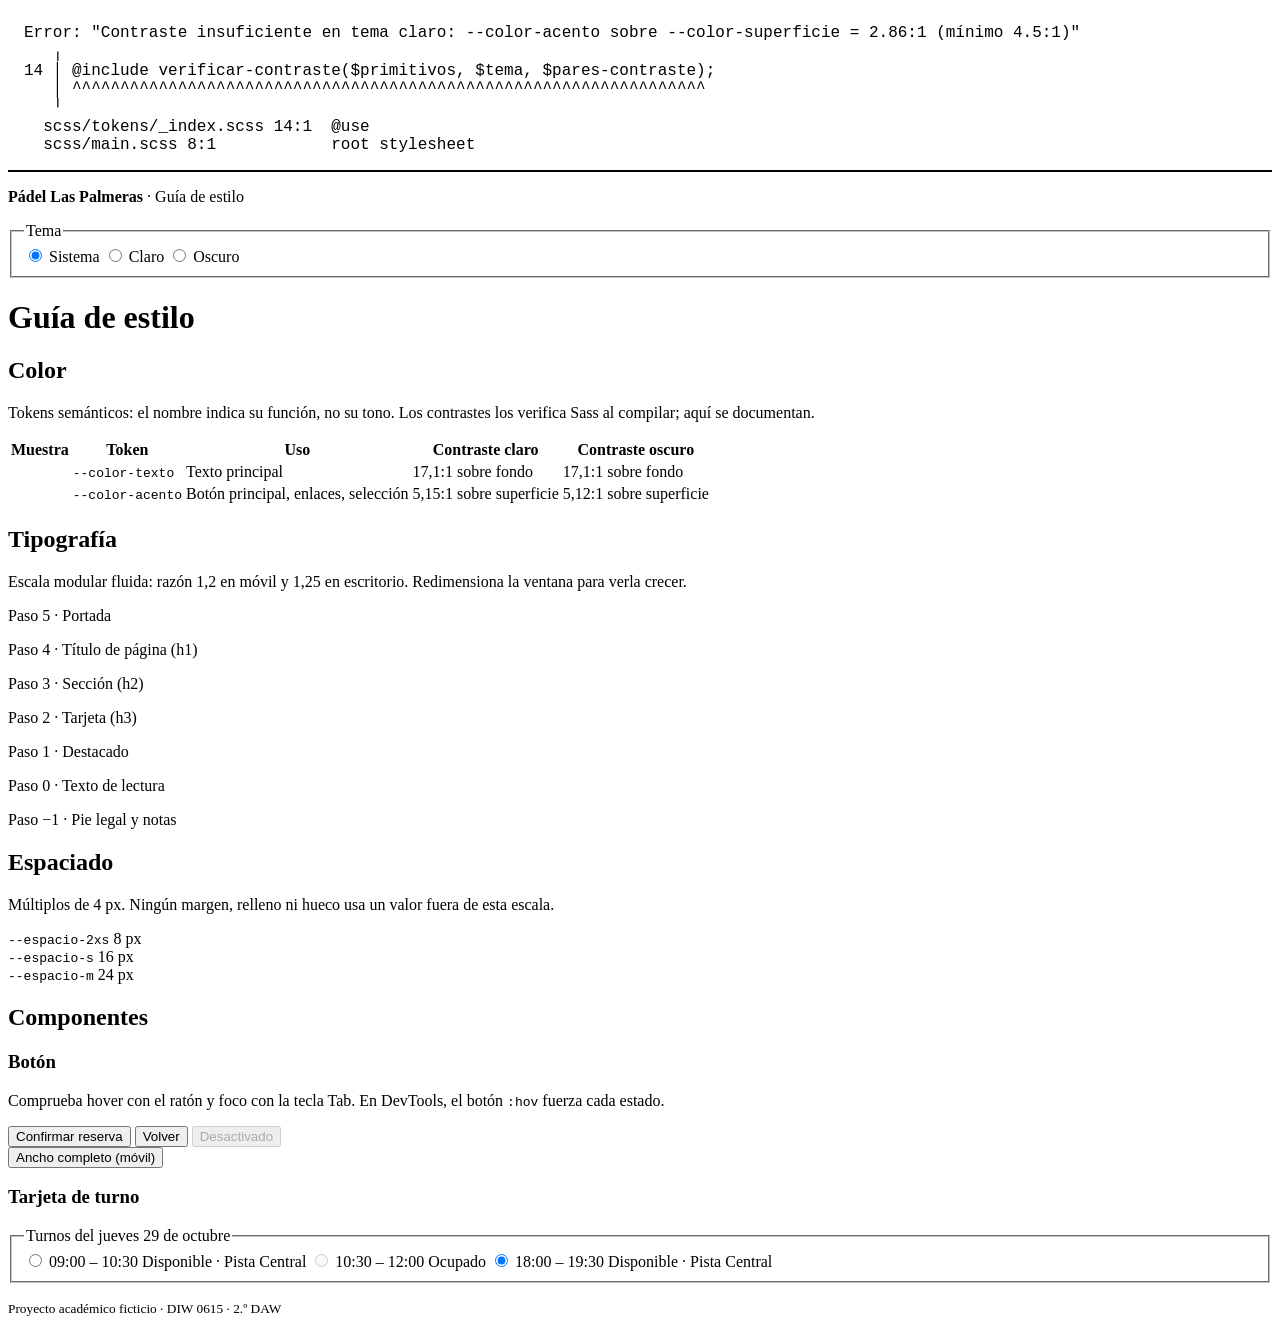
==== guia.html @ 232f966f "04/11/2026" ====
<!doctype html>
<html lang="es">
<head>
  <meta charset="utf-8">
  <meta name="viewport" content="width=device-width, initial-scale=1">
  <!-- TODO Fase 1: nombre de la comunidad de tu ficha de caso -->
  <title>Guía de estilo · Pádel Las Palmeras</title>
  <link rel="stylesheet" href="css/estilos.css">
</head>
<body>
  <!--
    GUÍA DE ESTILO VIVA
    Esta página se pinta con tus propios tokens: si cambias un valor en
    scss/abstracts/_tokens.scss, la guía cambia sola. Es la evidencia de
    que el sistema de diseño funciona (RA1 · CE d y f).
    Ruta A (Figma): debe coincidir con tus Variables y componentes.
    Ruta B (VS Code): es tu lienzo de diseño.
  -->
  <header class="guia-cabecera contenedor">
    <p><strong>Pádel Las Palmeras</strong> · Guía de estilo</p>

    <!-- Selector de tema sin JavaScript: lo lee :root:has() en tokens/_index.scss -->
    <fieldset class="selector-tema">
      <legend>Tema</legend>
      <label><input type="radio" name="tema" value="sistema" checked> Sistema</label>
      <label><input type="radio" name="tema" value="claro"> Claro</label>
      <label><input type="radio" name="tema" value="oscuro"> Oscuro</label>
    </fieldset>
  </header>

  <main class="guia contenedor">
    <h1>Guía de estilo</h1>

    <!-- ===================================================== -->
    <section class="guia__seccion" aria-labelledby="color">
      <h2 id="color">Color</h2>
      <p>Tokens semánticos: el nombre indica su función, no su tono. Los contrastes los verifica Sass al compilar; aquí se documentan.</p>

      <div class="guia__desplazable" role="region" aria-label="Tabla de tokens de color" tabindex="0">
      <table class="guia__tabla">
        <thead>
          <tr>
            <th scope="col">Muestra</th>
            <th scope="col">Token</th>
            <th scope="col">Uso</th>
            <th scope="col">Contraste claro</th>
            <th scope="col">Contraste oscuro</th>
          </tr>
        </thead>
        <tbody>
          <tr>
            <td><span class="muestra" style="--muestra: var(--color-texto)"></span></td>
            <td><code>--color-texto</code></td>
            <td>Texto principal</td>
            <td>17,1:1 sobre fondo</td>
            <td>17,1:1 sobre fondo</td>
          </tr>
          <tr>
            <td><span class="muestra" style="--muestra: var(--color-acento)"></span></td>
            <td><code>--color-acento</code></td>
            <td>Botón principal, enlaces, selección</td>
            <td>5,15:1 sobre superficie</td>
            <td>5,12:1 sobre superficie</td>
          </tr>
          <!-- TODO Fase 1: una fila por cada token de $tema, con su uso y sus contrastes -->
        </tbody>
      </table>
      </div>
    </section>

    <!-- ===================================================== -->
    <section class="guia__seccion" aria-labelledby="tipografia">
      <h2 id="tipografia">Tipografía</h2>
      <p>Escala modular fluida: razón 1,2 en móvil y 1,25 en escritorio. Redimensiona la ventana para verla crecer.</p>

      <p class="guia__tipo" style="--tam: var(--paso-5)">Paso 5 · Portada</p>
      <p class="guia__tipo" style="--tam: var(--paso-4)">Paso 4 · Título de página (h1)</p>
      <p class="guia__tipo" style="--tam: var(--paso-3)">Paso 3 · Sección (h2)</p>
      <p class="guia__tipo" style="--tam: var(--paso-2)">Paso 2 · Tarjeta (h3)</p>
      <p class="guia__tipo" style="--tam: var(--paso-1)">Paso 1 · Destacado</p>
      <p class="guia__tipo" style="--tam: var(--paso-0)">Paso 0 · Texto de lectura</p>
      <p class="guia__tipo" style="--tam: var(--paso-menos-1)">Paso −1 · Pie legal y notas</p>
      <!-- TODO Fase 1: justifica fuente, base y razones en docs/decisiones.md -->
    </section>

    <!-- ===================================================== -->
    <section class="guia__seccion" aria-labelledby="espaciado">
      <h2 id="espaciado">Espaciado</h2>
      <p>Múltiplos de 4 px. Ningún margen, relleno ni hueco usa un valor fuera de esta escala.</p>

      <div class="guia__fila"><span class="barra" style="--ancho: var(--espacio-2xs)"></span><code>--espacio-2xs</code> 8 px</div>
      <div class="guia__fila"><span class="barra" style="--ancho: var(--espacio-s)"></span><code>--espacio-s</code> 16 px</div>
      <div class="guia__fila"><span class="barra" style="--ancho: var(--espacio-m)"></span><code>--espacio-m</code> 24 px</div>
      <!-- TODO Fase 1: completa la escala -->
    </section>

    <!-- ===================================================== -->
    <section class="guia__seccion" aria-labelledby="componentes">
      <h2 id="componentes">Componentes</h2>

      <h3>Botón</h3>
      <p>Comprueba hover con el ratón y foco con la tecla Tab. En DevTools, el botón <code>:hov</code> fuerza cada estado.</p>
      <div class="guia__fila">
        <button class="boton" type="button">Confirmar reserva</button>
        <button class="boton boton--secundario" type="button">Volver</button>
        <button class="boton" type="button" disabled>Desactivado</button>
      </div>
      <button class="boton boton--bloque" type="button">Ancho completo (móvil)</button>

      <h3>Tarjeta de turno</h3>
      <!-- TODO Fase 1: completa scss/components/_turno.scss hasta que los 3 estados se distingan sin depender del color -->
      <fieldset class="guia__fila">
        <legend>Turnos del jueves 29 de octubre</legend>
        <label class="turno">
          <input class="turno__control" type="radio" name="turno" value="0900">
          <span class="turno__hora">09:00 – 10:30</span>
          <span class="turno__estado">Disponible · Pista Central</span>
        </label>
        <label class="turno">
          <input class="turno__control" type="radio" name="turno" value="1030" disabled>
          <span class="turno__hora">10:30 – 12:00</span>
          <span class="turno__estado">Ocupado</span>
        </label>
        <label class="turno">
          <input class="turno__control" type="radio" name="turno" value="1800" checked>
          <span class="turno__hora">18:00 – 19:30</span>
          <span class="turno__estado">Disponible · Pista Central</span>
        </label>
      </fieldset>

      <!-- TODO Fase 1: contador de invitados y aviso de pago -->
    </section>
  </main>

  <footer class="contenedor">
    <p><small>Proyecto académico ficticio · DIW 0615 · 2.º DAW</small></p>
  </footer>
</body>
</html>
---- css/estilos.css ----
/* Error: "Contraste insuficiente en tema claro: --color-acento sobre --color-superficie = 2.86:1 (mínimo 4.5:1)"
 *    ,
 * 14 | @include verificar-contraste($primitivos, $tema, $pares-contraste);
 *    | ^^^^^^^^^^^^^^^^^^^^^^^^^^^^^^^^^^^^^^^^^^^^^^^^^^^^^^^^^^^^^^^^^^
 *    '
 *   scss/tokens/_index.scss 14:1  @use
 *   scss/main.scss 8:1            root stylesheet */

body::before {
  font-family: "Source Code Pro", "SF Mono", Monaco, Inconsolata, "Fira Mono",
      "Droid Sans Mono", monospace, monospace;
  white-space: pre;
  display: block;
  padding: 1em;
  margin-bottom: 1em;
  border-bottom: 2px solid black;
  content: 'Error: "Contraste insuficiente en tema claro: --color-acento sobre --color-superficie = 2.86:1 (m\ed nimo 4.5:1)"\a    \2577 \a 14 \2502  @include verificar-contraste($primitivos, $tema, $pares-contraste);\a    \2502  ^^^^^^^^^^^^^^^^^^^^^^^^^^^^^^^^^^^^^^^^^^^^^^^^^^^^^^^^^^^^^^^^^^\a    \2575 \a   scss/tokens/_index.scss 14:1  @use\a   scss/main.scss 8:1            root stylesheet';
}
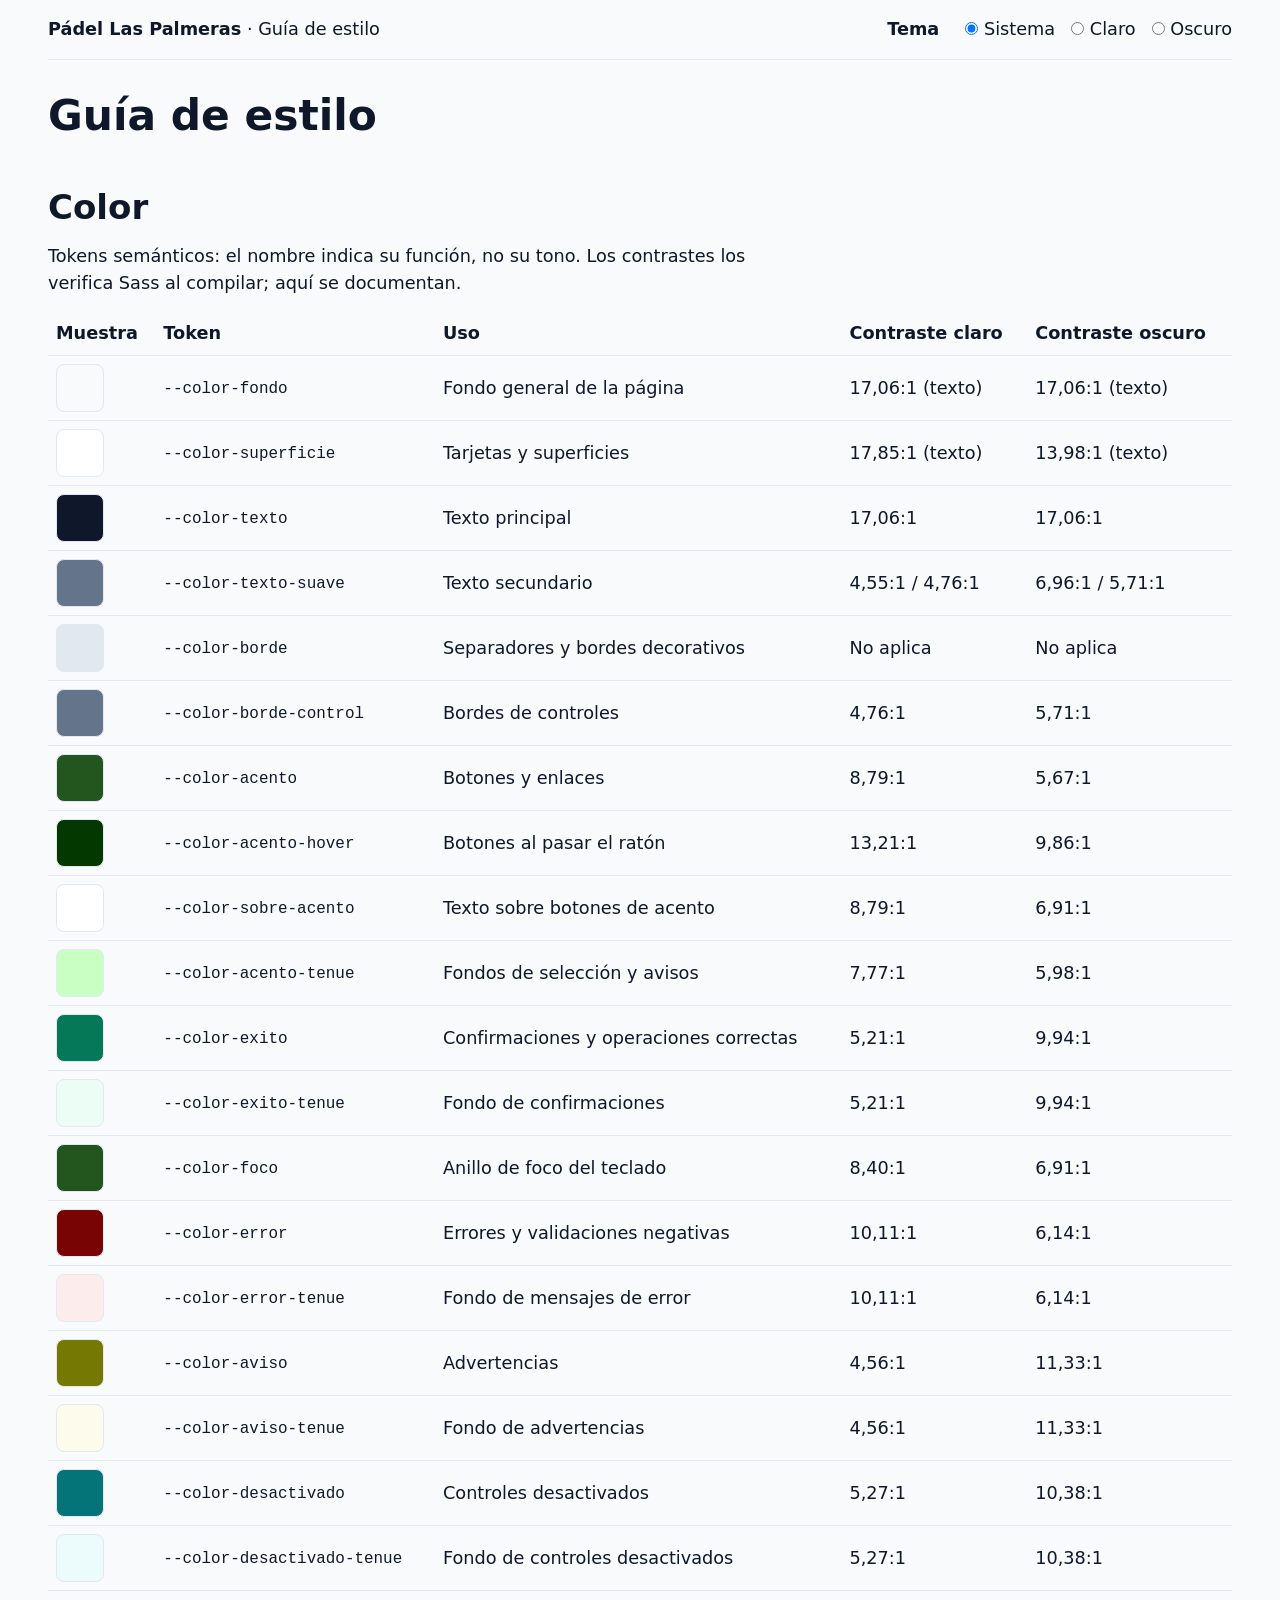
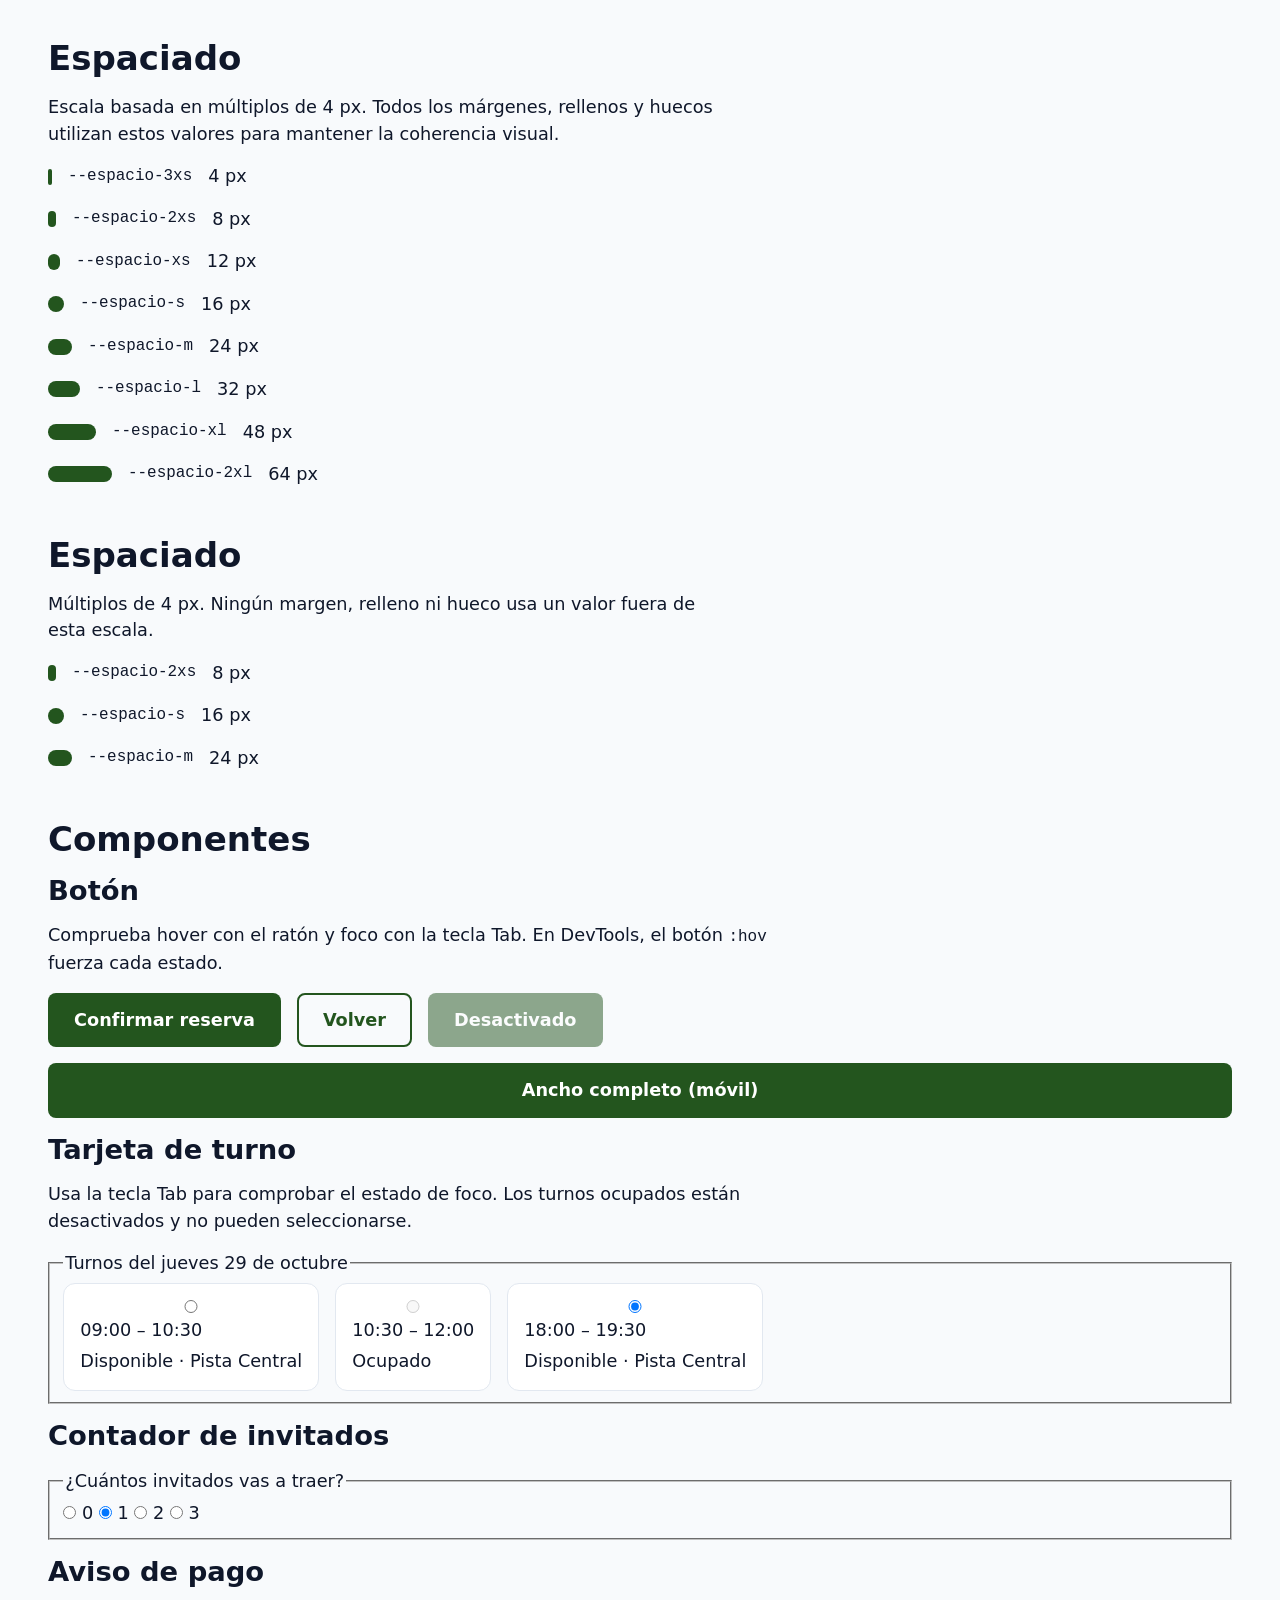
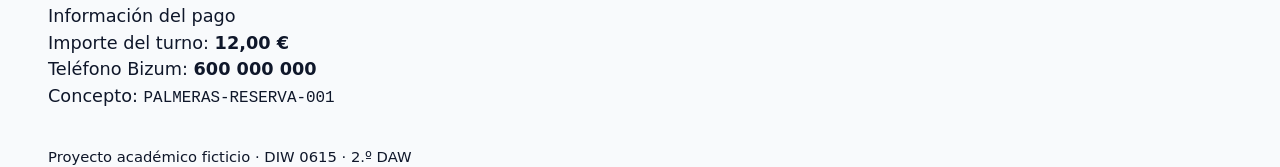
==== commit f948cfc9: "Fase_1 Terminada" ====
--- a/guia.html
+++ b/guia.html
@@ -1,14 +1,14 @@
 <!doctype html>
 <html lang="es">
-<head>
-  <meta charset="utf-8">
-  <meta name="viewport" content="width=device-width, initial-scale=1">
-  <!-- TODO Fase 1: nombre de la comunidad de tu ficha de caso -->
-  <title>Guía de estilo · Pádel Las Palmeras</title>
-  <link rel="stylesheet" href="css/estilos.css">
-</head>
-<body>
-  <!--
+  <head>
+    <meta charset="utf-8" />
+    <meta name="viewport" content="width=device-width, initial-scale=1" />
+    <!-- TODO Fase 1: nombre de la comunidad de tu ficha de caso -->
+    <title>Guía de estilo · Pádel Las Palmeras</title>
+    <link rel="stylesheet" href="css/estilos.css" />
+  </head>
+  <body>
+    <!--
     GUÍA DE ESTILO VIVA
     Esta página se pinta con tus propios tokens: si cambias un valor en
     scss/abstracts/_tokens.scss, la guía cambia sola. Es la evidencia de
@@ -16,124 +16,473 @@
     Ruta A (Figma): debe coincidir con tus Variables y componentes.
     Ruta B (VS Code): es tu lienzo de diseño.
   -->
-  <header class="guia-cabecera contenedor">
-    <p><strong>Pádel Las Palmeras</strong> · Guía de estilo</p>
-
-    <!-- Selector de tema sin JavaScript: lo lee :root:has() en tokens/_index.scss -->
-    <fieldset class="selector-tema">
-      <legend>Tema</legend>
-      <label><input type="radio" name="tema" value="sistema" checked> Sistema</label>
-      <label><input type="radio" name="tema" value="claro"> Claro</label>
-      <label><input type="radio" name="tema" value="oscuro"> Oscuro</label>
-    </fieldset>
-  </header>
-
-  <main class="guia contenedor">
-    <h1>Guía de estilo</h1>
-
-    <!-- ===================================================== -->
-    <section class="guia__seccion" aria-labelledby="color">
-      <h2 id="color">Color</h2>
-      <p>Tokens semánticos: el nombre indica su función, no su tono. Los contrastes los verifica Sass al compilar; aquí se documentan.</p>
-
-      <div class="guia__desplazable" role="region" aria-label="Tabla de tokens de color" tabindex="0">
-      <table class="guia__tabla">
-        <thead>
-          <tr>
-            <th scope="col">Muestra</th>
-            <th scope="col">Token</th>
-            <th scope="col">Uso</th>
-            <th scope="col">Contraste claro</th>
-            <th scope="col">Contraste oscuro</th>
-          </tr>
-        </thead>
-        <tbody>
-          <tr>
-            <td><span class="muestra" style="--muestra: var(--color-texto)"></span></td>
-            <td><code>--color-texto</code></td>
-            <td>Texto principal</td>
-            <td>17,1:1 sobre fondo</td>
-            <td>17,1:1 sobre fondo</td>
-          </tr>
-          <tr>
-            <td><span class="muestra" style="--muestra: var(--color-acento)"></span></td>
-            <td><code>--color-acento</code></td>
-            <td>Botón principal, enlaces, selección</td>
-            <td>5,15:1 sobre superficie</td>
-            <td>5,12:1 sobre superficie</td>
-          </tr>
-          <!-- TODO Fase 1: una fila por cada token de $tema, con su uso y sus contrastes -->
-        </tbody>
-      </table>
-      </div>
-    </section>
-
-    <!-- ===================================================== -->
-    <section class="guia__seccion" aria-labelledby="tipografia">
-      <h2 id="tipografia">Tipografía</h2>
-      <p>Escala modular fluida: razón 1,2 en móvil y 1,25 en escritorio. Redimensiona la ventana para verla crecer.</p>
-
-      <p class="guia__tipo" style="--tam: var(--paso-5)">Paso 5 · Portada</p>
-      <p class="guia__tipo" style="--tam: var(--paso-4)">Paso 4 · Título de página (h1)</p>
-      <p class="guia__tipo" style="--tam: var(--paso-3)">Paso 3 · Sección (h2)</p>
-      <p class="guia__tipo" style="--tam: var(--paso-2)">Paso 2 · Tarjeta (h3)</p>
-      <p class="guia__tipo" style="--tam: var(--paso-1)">Paso 1 · Destacado</p>
-      <p class="guia__tipo" style="--tam: var(--paso-0)">Paso 0 · Texto de lectura</p>
-      <p class="guia__tipo" style="--tam: var(--paso-menos-1)">Paso −1 · Pie legal y notas</p>
-      <!-- TODO Fase 1: justifica fuente, base y razones en docs/decisiones.md -->
-    </section>
-
-    <!-- ===================================================== -->
-    <section class="guia__seccion" aria-labelledby="espaciado">
-      <h2 id="espaciado">Espaciado</h2>
-      <p>Múltiplos de 4 px. Ningún margen, relleno ni hueco usa un valor fuera de esta escala.</p>
-
-      <div class="guia__fila"><span class="barra" style="--ancho: var(--espacio-2xs)"></span><code>--espacio-2xs</code> 8 px</div>
-      <div class="guia__fila"><span class="barra" style="--ancho: var(--espacio-s)"></span><code>--espacio-s</code> 16 px</div>
-      <div class="guia__fila"><span class="barra" style="--ancho: var(--espacio-m)"></span><code>--espacio-m</code> 24 px</div>
-      <!-- TODO Fase 1: completa la escala -->
-    </section>
-
-    <!-- ===================================================== -->
-    <section class="guia__seccion" aria-labelledby="componentes">
-      <h2 id="componentes">Componentes</h2>
-
-      <h3>Botón</h3>
-      <p>Comprueba hover con el ratón y foco con la tecla Tab. En DevTools, el botón <code>:hov</code> fuerza cada estado.</p>
-      <div class="guia__fila">
-        <button class="boton" type="button">Confirmar reserva</button>
-        <button class="boton boton--secundario" type="button">Volver</button>
-        <button class="boton" type="button" disabled>Desactivado</button>
-      </div>
-      <button class="boton boton--bloque" type="button">Ancho completo (móvil)</button>
-
-      <h3>Tarjeta de turno</h3>
-      <!-- TODO Fase 1: completa scss/components/_turno.scss hasta que los 3 estados se distingan sin depender del color -->
-      <fieldset class="guia__fila">
-        <legend>Turnos del jueves 29 de octubre</legend>
-        <label class="turno">
-          <input class="turno__control" type="radio" name="turno" value="0900">
-          <span class="turno__hora">09:00 – 10:30</span>
-          <span class="turno__estado">Disponible · Pista Central</span>
-        </label>
-        <label class="turno">
-          <input class="turno__control" type="radio" name="turno" value="1030" disabled>
-          <span class="turno__hora">10:30 – 12:00</span>
-          <span class="turno__estado">Ocupado</span>
-        </label>
-        <label class="turno">
-          <input class="turno__control" type="radio" name="turno" value="1800" checked>
-          <span class="turno__hora">18:00 – 19:30</span>
-          <span class="turno__estado">Disponible · Pista Central</span>
-        </label>
+    <header class="guia-cabecera contenedor">
+      <p><strong>Pádel Las Palmeras</strong> · Guía de estilo</p>
+
+      <!-- Selector de tema sin JavaScript: lo lee :root:has() en tokens/_index.scss -->
+      <fieldset class="selector-tema">
+        <legend>Tema</legend>
+        <label
+          ><input type="radio" name="tema" value="sistema" checked />
+          Sistema</label
+        >
+        <label><input type="radio" name="tema" value="claro" /> Claro</label>
+        <label><input type="radio" name="tema" value="oscuro" /> Oscuro</label>
       </fieldset>
-
-      <!-- TODO Fase 1: contador de invitados y aviso de pago -->
-    </section>
-  </main>
-
-  <footer class="contenedor">
-    <p><small>Proyecto académico ficticio · DIW 0615 · 2.º DAW</small></p>
-  </footer>
-</body>
+    </header>
+
+    <main class="guia contenedor">
+      <h1>Guía de estilo</h1>
+
+      <!-- ===================================================== -->
+      <section class="guia__seccion" aria-labelledby="color">
+        <h2 id="color">Color</h2>
+        <p>
+          Tokens semánticos: el nombre indica su función, no su tono. Los
+          contrastes los verifica Sass al compilar; aquí se documentan.
+        </p>
+
+        <div
+          class="guia__desplazable"
+          role="region"
+          aria-label="Tabla de tokens de color"
+          tabindex="0"
+        >
+          <table class="guia__tabla">
+            <thead>
+              <tr>
+                <th scope="col">Muestra</th>
+                <th scope="col">Token</th>
+                <th scope="col">Uso</th>
+                <th scope="col">Contraste claro</th>
+                <th scope="col">Contraste oscuro</th>
+              </tr>
+            </thead>
+
+            <tbody>
+              <tr>
+                <td>
+                  <span
+                    class="muestra"
+                    style="--muestra: var(--color-fondo)"
+                  ></span>
+                </td>
+                <td><code>--color-fondo</code></td>
+                <td>Fondo general de la página</td>
+                <td>17,06:1 (texto)</td>
+                <td>17,06:1 (texto)</td>
+              </tr>
+              <tr>
+                <td>
+                  <span
+                    class="muestra"
+                    style="--muestra: var(--color-superficie)"
+                  ></span>
+                </td>
+                <td><code>--color-superficie</code></td>
+                <td>Tarjetas y superficies</td>
+                <td>17,85:1 (texto)</td>
+                <td>13,98:1 (texto)</td>
+              </tr>
+              <tr>
+                <td>
+                  <span
+                    class="muestra"
+                    style="--muestra: var(--color-texto)"
+                  ></span>
+                </td>
+                <td><code>--color-texto</code></td>
+                <td>Texto principal</td>
+                <td>17,06:1</td>
+                <td>17,06:1</td>
+              </tr>
+              <tr>
+                <td>
+                  <span
+                    class="muestra"
+                    style="--muestra: var(--color-texto-suave)"
+                  ></span>
+                </td>
+                <td><code>--color-texto-suave</code></td>
+                <td>Texto secundario</td>
+                <td>4,55:1 / 4,76:1</td>
+                <td>6,96:1 / 5,71:1</td>
+              </tr>
+              <tr>
+                <td>
+                  <span
+                    class="muestra"
+                    style="--muestra: var(--color-borde)"
+                  ></span>
+                </td>
+                <td><code>--color-borde</code></td>
+                <td>Separadores y bordes decorativos</td>
+                <td>No aplica</td>
+                <td>No aplica</td>
+              </tr>
+              <tr>
+                <td>
+                  <span
+                    class="muestra"
+                    style="--muestra: var(--color-borde-control)"
+                  ></span>
+                </td>
+                <td><code>--color-borde-control</code></td>
+                <td>Bordes de controles</td>
+                <td>4,76:1</td>
+                <td>5,71:1</td>
+              </tr>
+              <tr>
+                <td>
+                  <span
+                    class="muestra"
+                    style="--muestra: var(--color-acento)"
+                  ></span>
+                </td>
+                <td><code>--color-acento</code></td>
+                <td>Botones y enlaces</td>
+                <td>8,79:1</td>
+                <td>5,67:1</td>
+              </tr>
+              <tr>
+                <td>
+                  <span
+                    class="muestra"
+                    style="--muestra: var(--color-acento-hover)"
+                  ></span>
+                </td>
+                <td><code>--color-acento-hover</code></td>
+                <td>Botones al pasar el ratón</td>
+                <td>13,21:1</td>
+                <td>9,86:1</td>
+              </tr>
+              <tr>
+                <td>
+                  <span
+                    class="muestra"
+                    style="--muestra: var(--color-sobre-acento)"
+                  ></span>
+                </td>
+                <td><code>--color-sobre-acento</code></td>
+                <td>Texto sobre botones de acento</td>
+                <td>8,79:1</td>
+                <td>6,91:1</td>
+              </tr>
+              <tr>
+                <td>
+                  <span
+                    class="muestra"
+                    style="--muestra: var(--color-acento-tenue)"
+                  ></span>
+                </td>
+                <td><code>--color-acento-tenue</code></td>
+                <td>Fondos de selección y avisos</td>
+                <td>7,77:1</td>
+                <td>5,98:1</td>
+              </tr>
+              <tr>
+                <td>
+                  <span
+                    class="muestra"
+                    style="--muestra: var(--color-exito)"
+                  ></span>
+                </td>
+                <td><code>--color-exito</code></td>
+                <td>Confirmaciones y operaciones correctas</td>
+                <td>5,21:1</td>
+                <td>9,94:1</td>
+              </tr>
+              <tr>
+                <td>
+                  <span
+                    class="muestra"
+                    style="--muestra: var(--color-exito-tenue)"
+                  ></span>
+                </td>
+                <td><code>--color-exito-tenue</code></td>
+                <td>Fondo de confirmaciones</td>
+                <td>5,21:1</td>
+                <td>9,94:1</td>
+              </tr>
+              <tr>
+                <td>
+                  <span
+                    class="muestra"
+                    style="--muestra: var(--color-foco)"
+                  ></span>
+                </td>
+                <td><code>--color-foco</code></td>
+                <td>Anillo de foco del teclado</td>
+                <td>8,40:1</td>
+                <td>6,91:1</td>
+              </tr>
+              <tr>
+                <td>
+                  <span
+                    class="muestra"
+                    style="--muestra: var(--color-error)"
+                  ></span>
+                </td>
+                <td><code>--color-error</code></td>
+                <td>Errores y validaciones negativas</td>
+                <td>10,11:1</td>
+                <td>6,14:1</td>
+              </tr>
+              <tr>
+                <td>
+                  <span
+                    class="muestra"
+                    style="--muestra: var(--color-error-tenue)"
+                  ></span>
+                </td>
+                <td><code>--color-error-tenue</code></td>
+                <td>Fondo de mensajes de error</td>
+                <td>10,11:1</td>
+                <td>6,14:1</td>
+              </tr>
+              <tr>
+                <td>
+                  <span
+                    class="muestra"
+                    style="--muestra: var(--color-aviso)"
+                  ></span>
+                </td>
+                <td><code>--color-aviso</code></td>
+                <td>Advertencias</td>
+                <td>4,56:1</td>
+                <td>11,33:1</td>
+              </tr>
+              <tr>
+                <td>
+                  <span
+                    class="muestra"
+                    style="--muestra: var(--color-aviso-tenue)"
+                  ></span>
+                </td>
+                <td><code>--color-aviso-tenue</code></td>
+                <td>Fondo de advertencias</td>
+                <td>4,56:1</td>
+                <td>11,33:1</td>
+              </tr>
+              <tr>
+                <td>
+                  <span
+                    class="muestra"
+                    style="--muestra: var(--color-desactivado)"
+                  ></span>
+                </td>
+                <td><code>--color-desactivado</code></td>
+                <td>Controles desactivados</td>
+                <td>5,27:1</td>
+                <td>10,38:1</td>
+              </tr>
+              <tr>
+                <td>
+                  <span
+                    class="muestra"
+                    style="--muestra: var(--color-desactivado-tenue)"
+                  ></span>
+                </td>
+                <td><code>--color-desactivado-tenue</code></td>
+                <td>Fondo de controles desactivados</td>
+                <td>5,27:1</td>
+                <td>10,38:1</td>
+              </tr>
+            </tbody>
+          </table>
+        </div>
+      </section>
+
+      <!-- ===================================================== -->
+
+      <section class="guia__seccion" aria-labelledby="espaciado">
+        <h2 id="espaciado">Espaciado</h2>
+        <p>
+          Escala basada en múltiplos de 4 px. Todos los márgenes, rellenos y
+          huecos utilizan estos valores para mantener la coherencia visual.
+        </p>
+
+        <div class="guia__fila">
+          <span class="barra" style="--ancho: var(--espacio-3xs)"></span>
+          <code>--espacio-3xs</code> 4 px
+        </div>
+
+        <div class="guia__fila">
+          <span class="barra" style="--ancho: var(--espacio-2xs)"></span>
+          <code>--espacio-2xs</code> 8 px
+        </div>
+
+        <div class="guia__fila">
+          <span class="barra" style="--ancho: var(--espacio-xs)"></span>
+          <code>--espacio-xs</code> 12 px
+        </div>
+
+        <div class="guia__fila">
+          <span class="barra" style="--ancho: var(--espacio-s)"></span>
+          <code>--espacio-s</code> 16 px
+        </div>
+
+        <div class="guia__fila">
+          <span class="barra" style="--ancho: var(--espacio-m)"></span>
+          <code>--espacio-m</code> 24 px
+        </div>
+
+        <div class="guia__fila">
+          <span class="barra" style="--ancho: var(--espacio-l)"></span>
+          <code>--espacio-l</code> 32 px
+        </div>
+
+        <div class="guia__fila">
+          <span class="barra" style="--ancho: var(--espacio-xl)"></span>
+          <code>--espacio-xl</code> 48 px
+        </div>
+
+        <div class="guia__fila">
+          <span class="barra" style="--ancho: var(--espacio-2xl)"></span>
+          <code>--espacio-2xl</code> 64 px
+        </div>
+      </section>
+
+      <!-- ===================================================== -->
+      <section class="guia__seccion" aria-labelledby="espaciado">
+        <h2 id="espaciado">Espaciado</h2>
+        <p>
+          Múltiplos de 4 px. Ningún margen, relleno ni hueco usa un valor fuera
+          de esta escala.
+        </p>
+
+        <div class="guia__fila">
+          <span class="barra" style="--ancho: var(--espacio-2xs)"></span
+          ><code>--espacio-2xs</code> 8 px
+        </div>
+        <div class="guia__fila">
+          <span class="barra" style="--ancho: var(--espacio-s)"></span
+          ><code>--espacio-s</code> 16 px
+        </div>
+        <div class="guia__fila">
+          <span class="barra" style="--ancho: var(--espacio-m)"></span
+          ><code>--espacio-m</code> 24 px
+        </div>
+        <!-- TODO Fase 1: completa la escala -->
+      </section>
+
+      <!-- ===================================================== -->
+      <section class="guia__seccion" aria-labelledby="componentes">
+        <h2 id="componentes">Componentes</h2>
+
+        <h3>Botón</h3>
+        <p>
+          Comprueba hover con el ratón y foco con la tecla Tab. En DevTools, el
+          botón <code>:hov</code> fuerza cada estado.
+        </p>
+        <div class="guia__fila">
+          <button class="boton" type="button">Confirmar reserva</button>
+          <button class="boton boton--secundario" type="button">Volver</button>
+          <button class="boton" type="button" disabled>Desactivado</button>
+        </div>
+        <button class="boton boton--bloque" type="button">
+          Ancho completo (móvil)
+        </button>
+
+        <h3>Tarjeta de turno</h3>
+        <!-- TODO Fase 1: completa scss/components/_turno.scss hasta que los 3 estados se distingan sin depender del color -->
+        <p>
+          Usa la tecla Tab para comprobar el estado de foco. Los turnos ocupados
+          están desactivados y no pueden seleccionarse.
+        </p>
+        <fieldset class="guia__fila">
+          <legend>Turnos del jueves 29 de octubre</legend>
+          <label class="turno">
+            <input
+              class="turno__control"
+              type="radio"
+              name="turno"
+              value="0900"
+            />
+            <span class="turno__hora">09:00 – 10:30</span>
+            <span class="turno__estado">Disponible · Pista Central</span>
+          </label>
+          <label class="turno">
+            <input
+              class="turno__control"
+              type="radio"
+              name="turno"
+              value="1030"
+              disabled
+            />
+            <span class="turno__hora">10:30 – 12:00</span>
+            <span class="turno__estado">Ocupado</span>
+          </label>
+          <label class="turno">
+            <input
+              class="turno__control"
+              type="radio"
+              name="turno"
+              value="1800"
+              checked
+            />
+            <span class="turno__hora">18:00 – 19:30</span>
+            <span class="turno__estado">Disponible · Pista Central</span>
+          </label>
+        </fieldset>
+
+        <!-- CONTADOR DE INVITADOS -->
+        <h3>Contador de invitados</h3>
+
+        <fieldset class="invitados">
+          <legend>¿Cuántos invitados vas a traer?</legend>
+
+          <div class="invitados__grupo">
+            <label>
+              <input type="radio" name="invitados" value="0" />
+              0
+            </label>
+
+            <label>
+              <input type="radio" name="invitados" value="1" checked />
+              1
+            </label>
+
+            <label>
+              <input type="radio" name="invitados" value="2" />
+              2
+            </label>
+
+            <label>
+              <input type="radio" name="invitados" value="3" />
+              3
+            </label>
+          </div>
+        </fieldset>
+
+        <!-- AVISO DE PAGO -->
+        <h3>Aviso de pago</h3>
+
+        <section class="aviso" aria-labelledby="aviso-titulo">
+          <p class="aviso__titulo" id="aviso-titulo">Información del pago</p>
+
+          <p>
+            Importe del turno:
+            <strong>12,00 €</strong>
+          </p>
+
+          <p>
+            Teléfono Bizum:
+            <strong>600 000 000</strong>
+          </p>
+
+          <p>
+            Concepto:
+            <code class="aviso__concepto">PALMERAS-RESERVA-001</code>
+          </p>
+        </section>
+
+        <!-- TODO Fase 1: contador de invitados y aviso de pago -->
+      </section>
+    </main>
+
+    <footer class="contenedor">
+      <p><small>Proyecto académico ficticio · DIW 0615 · 2.º DAW</small></p>
+    </footer>
+  </body>
 </html>
--- a/css/estilos.css
+++ b/css/estilos.css
@@ -1,18 +1,293 @@
-/* Error: "Contraste insuficiente en tema claro: --color-acento sobre --color-superficie = 2.86:1 (mínimo 4.5:1)"
- *    ,
- * 14 | @include verificar-contraste($primitivos, $tema, $pares-contraste);
- *    | ^^^^^^^^^^^^^^^^^^^^^^^^^^^^^^^^^^^^^^^^^^^^^^^^^^^^^^^^^^^^^^^^^^
- *    '
- *   scss/tokens/_index.scss 14:1  @use
- *   scss/main.scss 8:1            root stylesheet */
-
-body::before {
-  font-family: "Source Code Pro", "SF Mono", Monaco, Inconsolata, "Fira Mono",
-      "Droid Sans Mono", monospace, monospace;
-  white-space: pre;
-  display: block;
-  padding: 1em;
-  margin-bottom: 1em;
-  border-bottom: 2px solid black;
-  content: 'Error: "Contraste insuficiente en tema claro: --color-acento sobre --color-superficie = 2.86:1 (m\ed nimo 4.5:1)"\a    \2577 \a 14 \2502  @include verificar-contraste($primitivos, $tema, $pares-contraste);\a    \2502  ^^^^^^^^^^^^^^^^^^^^^^^^^^^^^^^^^^^^^^^^^^^^^^^^^^^^^^^^^^^^^^^^^^\a    \2575 \a   scss/tokens/_index.scss 14:1  @use\a   scss/main.scss 8:1            root stylesheet';
-}
+@layer reset, tokens, base, layout, components, utilities;
+@layer tokens {
+  :root {
+    --color-fondo: light-dark(#f8fafc, #0f172a);
+    --color-superficie: light-dark(#fff, #1e293b);
+    --color-texto: light-dark(#0f172a, #f8fafc);
+    --color-texto-suave: light-dark(#64748b, #94a3b8);
+    --color-borde: light-dark(#e2e8f0, #64748b);
+    --color-borde-control: light-dark(#64748b, #94a3b8);
+    --color-acento: light-dark(#23551e, #7aae74);
+    --color-acento-hover: light-dark(#033901, #99ce92);
+    --color-sobre-acento: light-dark(#fff, #0f172a);
+    --color-acento-tenue: light-dark(#c9ffc2, #002c00);
+    --color-exito: light-dark(#047857, #6ee7b7);
+    --color-exito-tenue: light-dark(#ecfdf5, #022c22);
+    --color-foco: light-dark(#23551e, #7aae74);
+    --color-error: light-dark(#780404, #e76e6e);
+    --color-error-tenue: light-dark(#fdecec, #2c0202);
+    --color-aviso: light-dark(#767804, #e5e76e);
+    --color-aviso-tenue: light-dark(#fdfcec, #2c2802);
+    --color-desactivado: light-dark(#047478, #6ee7d7);
+    --color-desactivado-tenue: light-dark(#ecfcfd, #02292c);
+    --paso-menos-1: clamp(0.8333rem, 0.8111rem + 0.099vw, 0.9rem);
+    --paso-0: clamp(1rem, 0.9583rem + 0.185vw, 1.125rem);
+    --paso-1: clamp(1.2rem, 1.1312rem + 0.306vw, 1.4063rem);
+    --paso-2: clamp(1.44rem, 1.3341rem + 0.471vw, 1.7578rem);
+    --paso-3: clamp(1.728rem, 1.5716rem + 0.695vw, 2.1973rem);
+    --paso-4: clamp(2.0736rem, 1.8493rem + 0.997vw, 2.7466rem);
+    --paso-5: clamp(2.4883rem, 2.1734rem + 1.4vw, 3.4332rem);
+    --fuente-base: system-ui, -apple-system, 'Segoe UI', Roboto, sans-serif;
+    --fuente-mono: ui-monospace, 'Cascadia Code', Menlo, monospace;
+    --interlineado-titulo: 1.15;
+    --interlineado-texto: 1.5;
+    --espacio-3xs: 0.25rem;
+    --espacio-2xs: 0.5rem;
+    --espacio-xs: 0.75rem;
+    --espacio-s: 1rem;
+    --espacio-m: 1.5rem;
+    --espacio-l: 2rem;
+    --espacio-xl: 3rem;
+    --espacio-2xl: 4rem;
+    --radio-control: 0.5rem;
+    --radio-tarjeta: 0.75rem;
+    --radio-pildora: 999px;
+    --sombra-tarjeta: 0 1px 2px rgb(15 23 42 / 0.08), 0 4px 12px rgb(15 23 42 / 0.06);
+  }
+  :where(:root) {
+    color-scheme: light dark;
+  }
+  :where(:root:has([name=tema][value=claro]:checked)) {
+    color-scheme: light;
+  }
+  :where(:root:has([name=tema][value=oscuro]:checked)) {
+    color-scheme: dark;
+  }
+}
+@layer reset {
+  *,
+  *::before,
+  *::after {
+    box-sizing: border-box;
+  }
+  * {
+    margin: 0;
+  }
+  html {
+    text-size-adjust: none;
+  }
+  body {
+    min-block-size: 100dvh;
+  }
+  img,
+  picture,
+  svg,
+  video {
+    display: block;
+    max-inline-size: 100%;
+    block-size: auto;
+  }
+  input,
+  button,
+  textarea,
+  select {
+    font: inherit;
+  }
+  p,
+  h1,
+  h2,
+  h3,
+  h4 {
+    overflow-wrap: break-word;
+  }
+  @media (prefers-reduced-motion: reduce) {
+    *,
+    *::before,
+    *::after {
+      transition-duration: 0.01ms !important;
+      animation-duration: 0.01ms !important;
+      animation-iteration-count: 1 !important;
+    }
+  }
+}
+@layer base {
+  body {
+    background-color: var(--color-fondo);
+    color: var(--color-texto);
+    font-family: var(--fuente-base);
+    font-size: var(--paso-0);
+    line-height: var(--interlineado-texto);
+  }
+  h1,
+  h2,
+  h3 {
+    line-height: var(--interlineado-titulo);
+    text-wrap: balance;
+  }
+  h1 {
+    font-size: var(--paso-4);
+  }
+  h2 {
+    font-size: var(--paso-3);
+  }
+  h3 {
+    font-size: var(--paso-2);
+  }
+  a {
+    color: var(--color-acento);
+    text-underline-offset: 0.2em;
+  }
+  a:hover {
+    text-decoration-thickness: 2px;
+  }
+  :focus-visible {
+    outline: 3px solid var(--color-foco);
+    outline-offset: 2px;
+  }
+  code {
+    font-family: var(--fuente-mono);
+    font-size: 0.9em;
+  }
+  p {
+    max-inline-size: 65ch;
+    text-wrap: pretty;
+  }
+}
+@layer layout {
+  .contenedor {
+    inline-size: min(100% - 2 * var(--espacio-s), 75rem);
+    margin-inline: auto;
+  }
+  @media (min-width: 64em) {
+    .contenedor {
+      inline-size: min(100% - 2 * var(--espacio-xl), 75rem);
+    }
+  }
+}
+@layer components {
+  .boton {
+    min-block-size: 2.75rem;
+    min-inline-size: 2.75rem;
+    display: inline-flex;
+    gap: var(--espacio-2xs);
+    align-items: center;
+    justify-content: center;
+    padding-block: var(--espacio-xs);
+    padding-inline: var(--espacio-m);
+    border: 2px solid transparent;
+    border-radius: var(--radio-control);
+    background-color: var(--color-acento);
+    color: var(--color-sobre-acento);
+    font-weight: 700;
+    text-decoration: none;
+    cursor: pointer;
+    transition: background-color 150ms ease;
+  }
+  .boton:hover {
+    background-color: var(--color-acento-hover);
+  }
+  .boton:focus-visible {
+    outline: 3px solid var(--color-foco);
+    outline-offset: 2px;
+  }
+  .boton:disabled {
+    opacity: 0.5;
+    cursor: not-allowed;
+  }
+  .boton--bloque {
+    inline-size: 100%;
+  }
+  .boton--secundario {
+    border-color: currentcolor;
+    background-color: transparent;
+    color: var(--color-acento);
+  }
+  .boton--secundario:hover {
+    background-color: var(--color-acento-tenue);
+  }
+}
+@layer components {
+  .turno {
+    display: grid;
+    gap: var(--espacio-3xs);
+    padding: var(--espacio-s);
+    border: 1px solid var(--color-borde);
+    border-radius: var(--radio-tarjeta);
+    background-color: var(--color-superficie);
+    cursor: pointer;
+  }
+}
+@layer components {
+  .guia {
+    display: grid;
+    gap: var(--espacio-xl);
+    padding-block: var(--espacio-l);
+  }
+  .guia__seccion {
+    display: grid;
+    gap: var(--espacio-s);
+  }
+  .guia__desplazable {
+    overflow-x: auto;
+  }
+  .guia__tabla {
+    inline-size: 100%;
+    border-collapse: collapse;
+  }
+  .guia__tabla th,
+  .guia__tabla td {
+    padding: var(--espacio-2xs);
+    border-block-end: 1px solid var(--color-borde);
+    text-align: start;
+    vertical-align: middle;
+  }
+  .guia__tabla code {
+    white-space: nowrap;
+  }
+  .guia__tipo {
+    font-size: var(--tam);
+    line-height: var(--interlineado-titulo);
+  }
+  .guia__fila {
+    display: flex;
+    flex-wrap: wrap;
+    gap: var(--espacio-s);
+    align-items: center;
+  }
+  .guia-cabecera {
+    display: flex;
+    flex-wrap: wrap;
+    gap: var(--espacio-s);
+    align-items: center;
+    justify-content: space-between;
+    padding-block: var(--espacio-s);
+    border-block-end: 1px solid var(--color-borde);
+  }
+  .muestra {
+    display: block;
+    inline-size: 3rem;
+    block-size: 3rem;
+    border: 1px solid var(--color-borde);
+    border-radius: var(--radio-control);
+    background-color: var(--muestra);
+  }
+  .barra {
+    display: block;
+    inline-size: var(--ancho);
+    block-size: var(--espacio-s);
+    border-radius: var(--radio-control);
+    background-color: var(--color-acento);
+  }
+  .selector-tema {
+    display: flex;
+    gap: var(--espacio-s);
+    align-items: center;
+    border: 0;
+    padding: 0;
+  }
+  .selector-tema legend {
+    float: inline-start;
+    margin-inline-end: var(--espacio-2xs);
+    font-weight: 700;
+  }
+}
+@layer utilities {
+  .visualmente-oculto {
+    position: absolute !important;
+    inline-size: 1px !important;
+    block-size: 1px !important;
+    overflow: hidden !important;
+    clip-path: inset(50%) !important;
+    white-space: nowrap !important;
+  }
+}
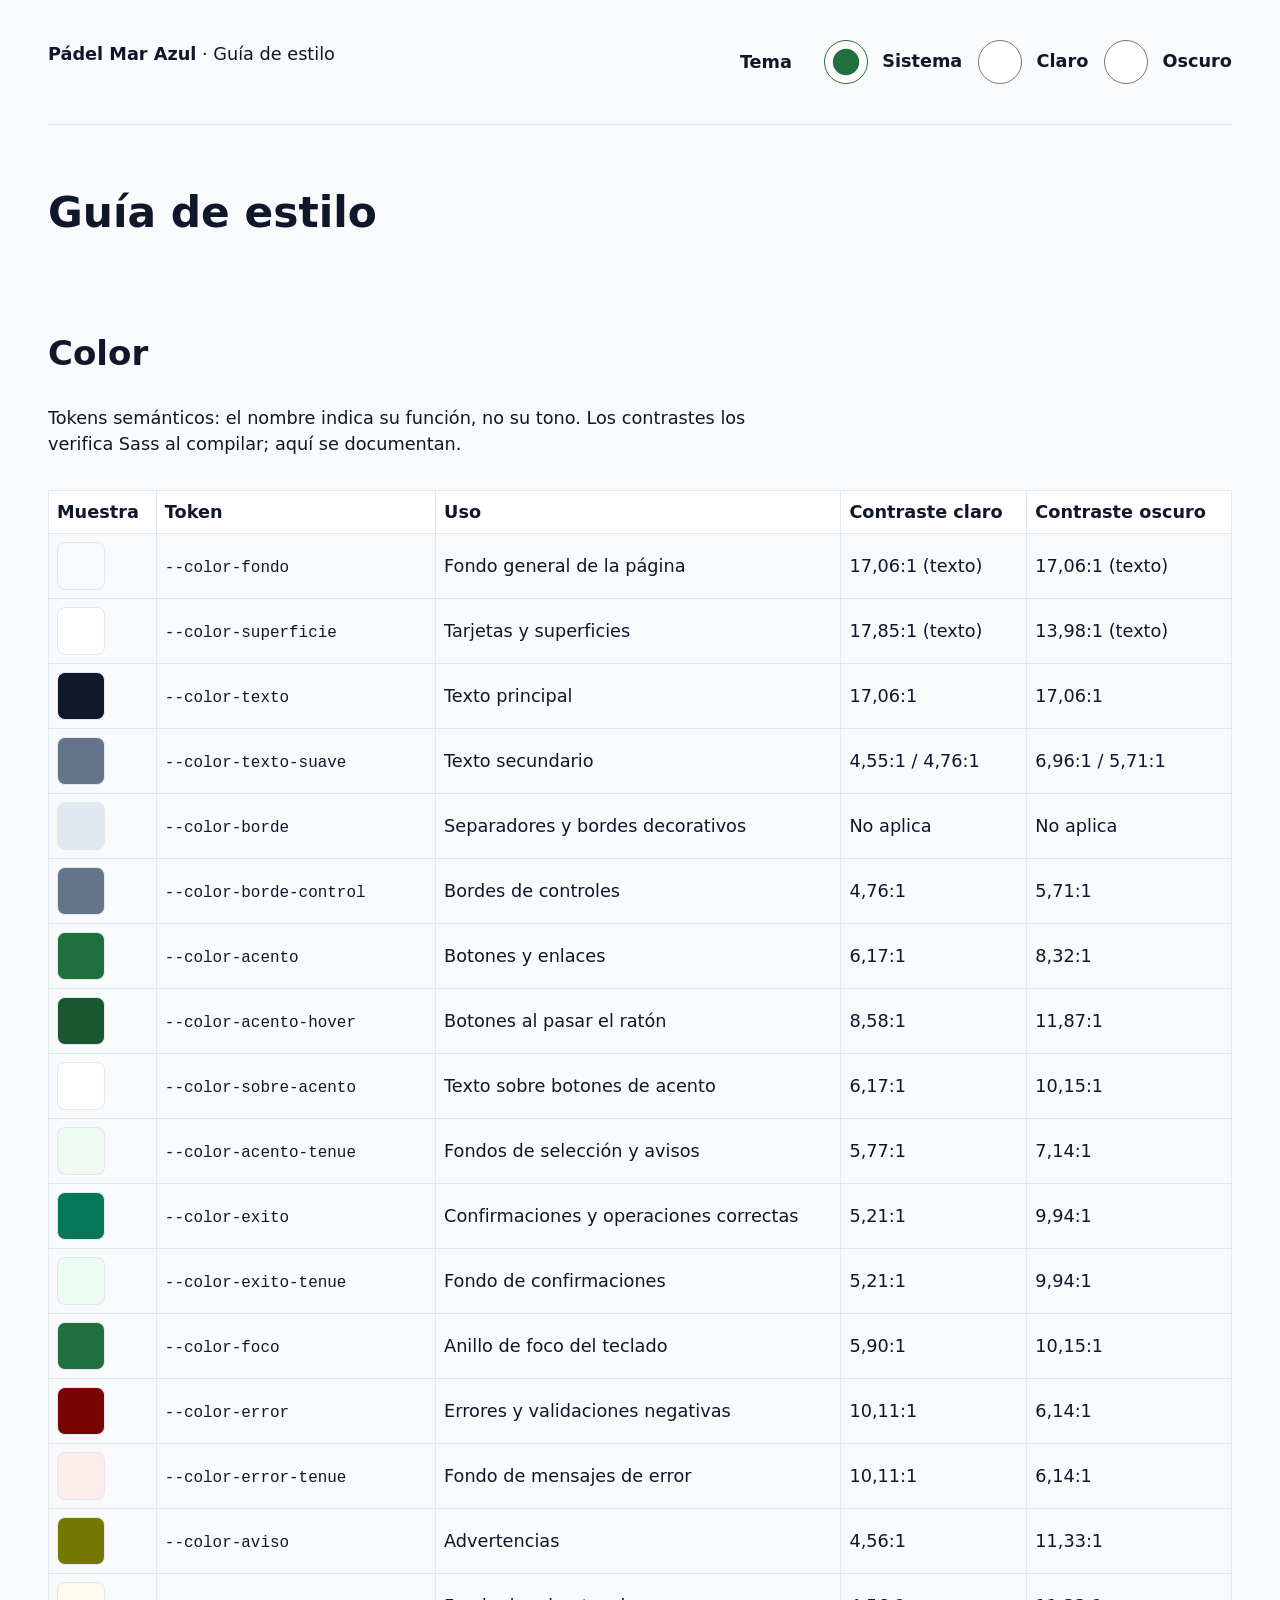
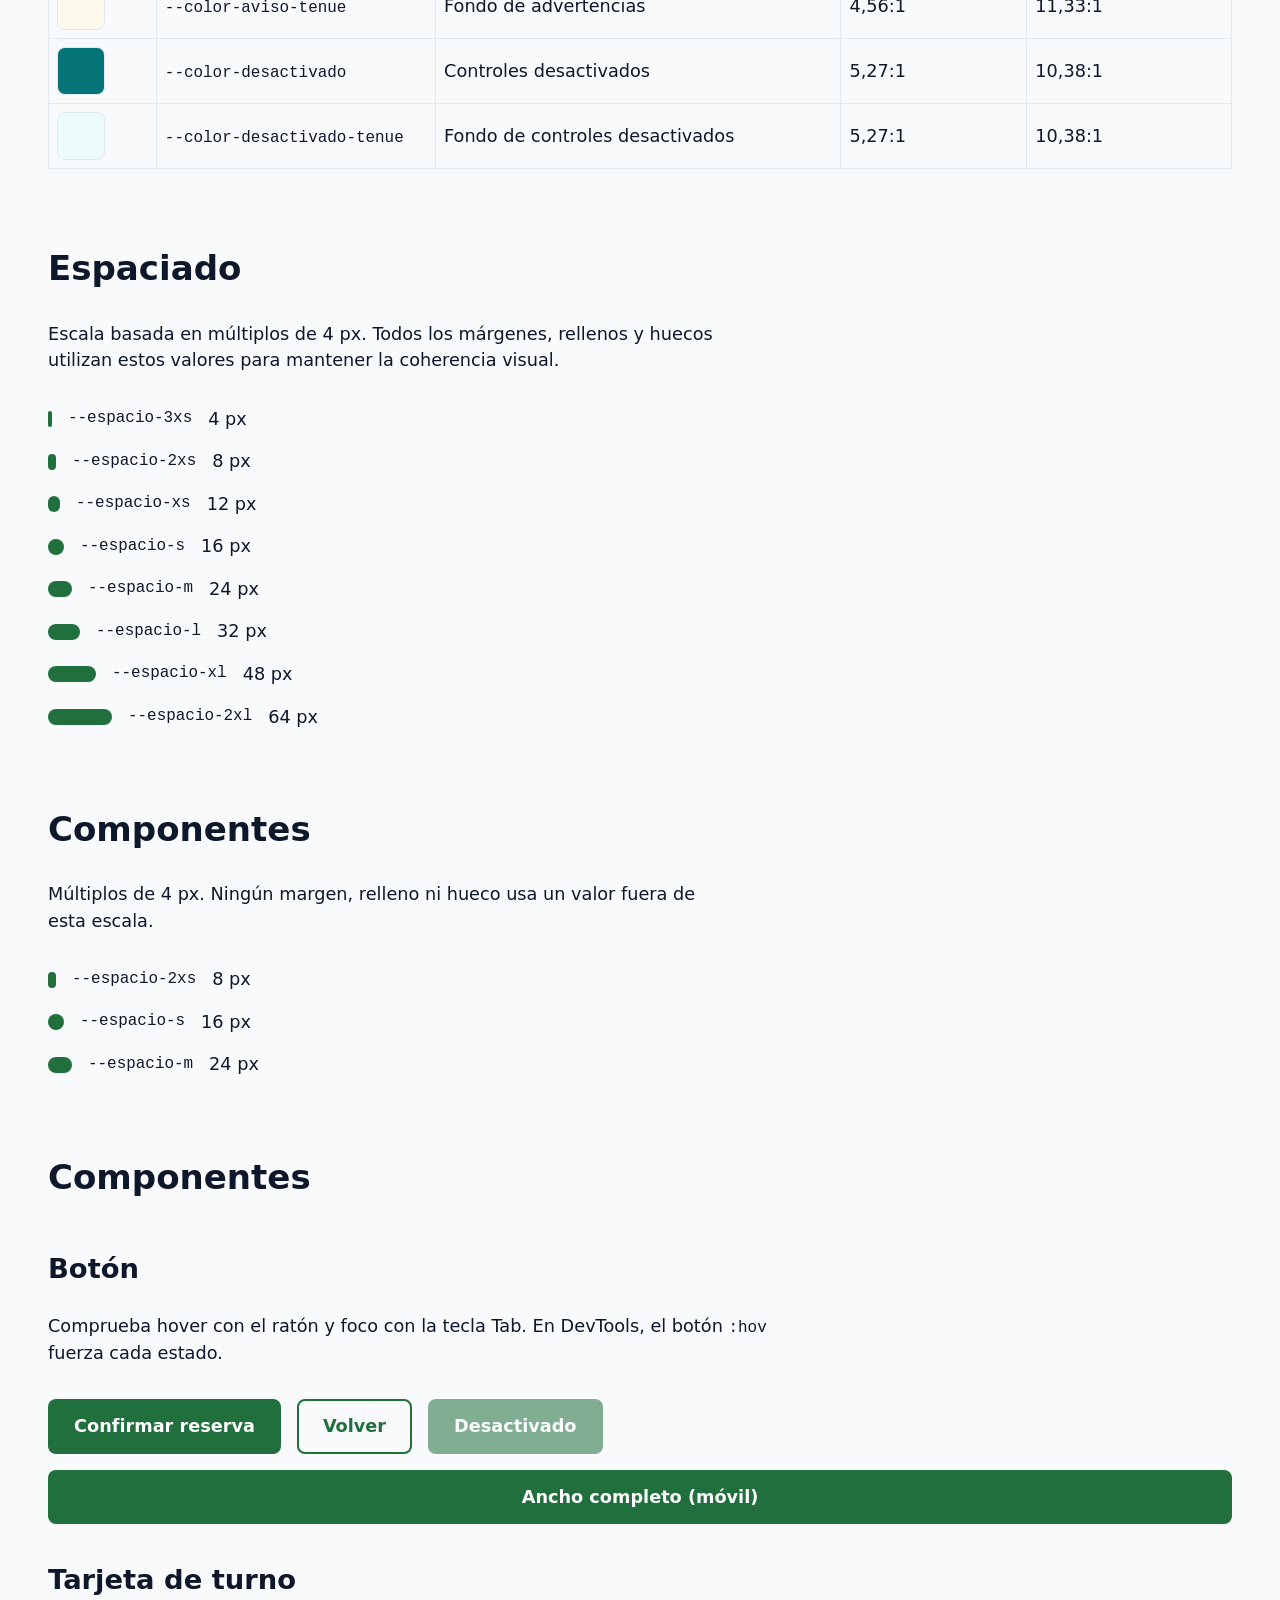
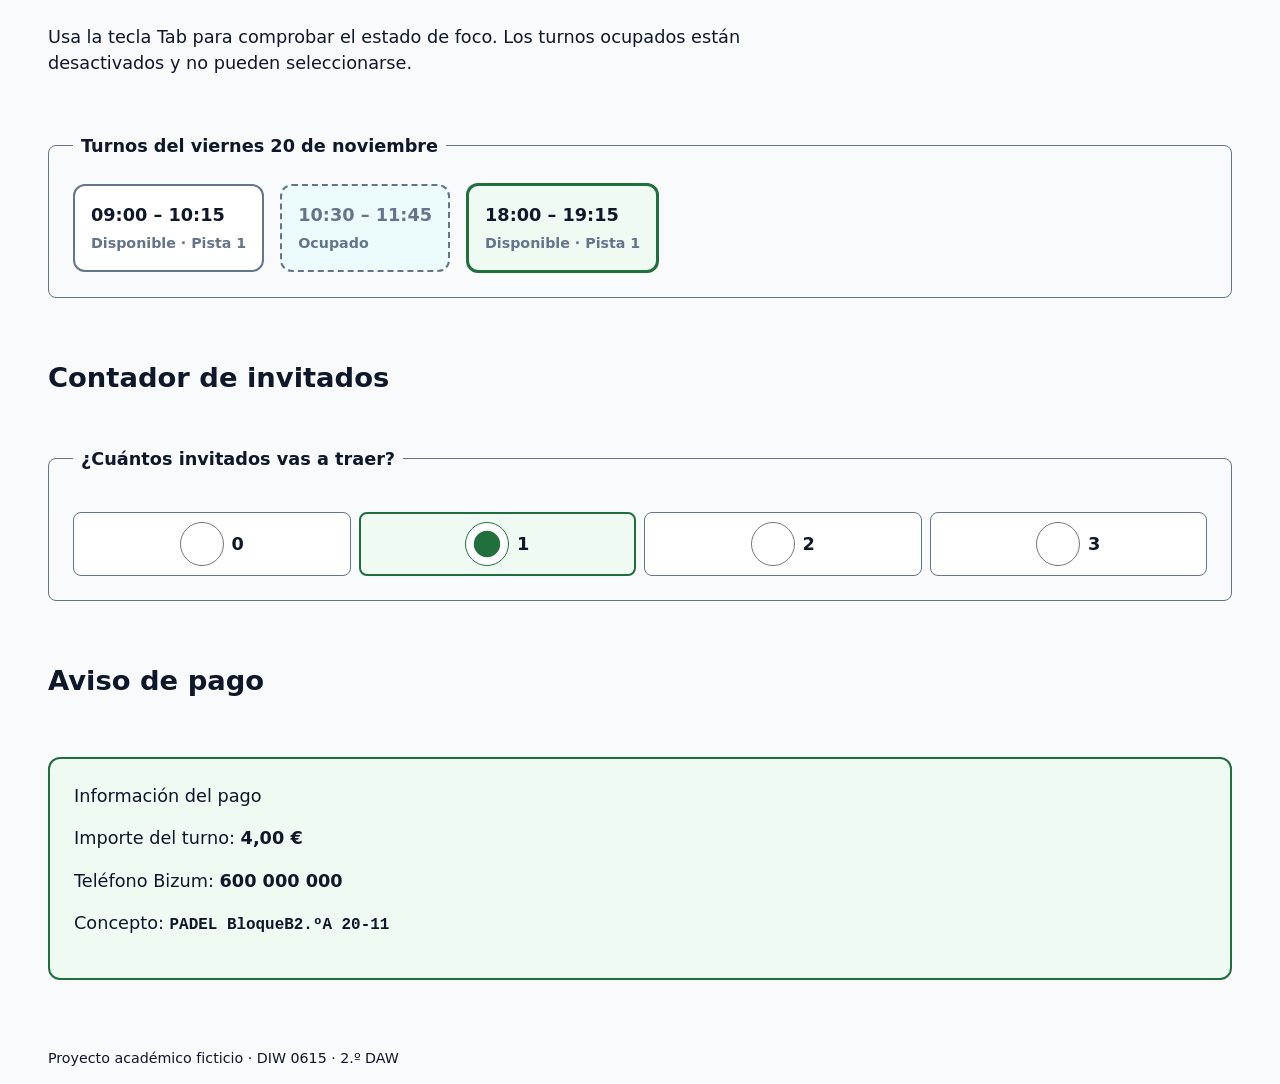
==== commit 8fa36939: "Pre-plantillas" ====
--- a/guia.html
+++ b/guia.html
@@ -4,7 +4,7 @@
     <meta charset="utf-8" />
     <meta name="viewport" content="width=device-width, initial-scale=1" />
     <!-- TODO Fase 1: nombre de la comunidad de tu ficha de caso -->
-    <title>Guía de estilo · Pádel Las Palmeras</title>
+    <title>Guía de estilo · Pádel Mar Azul</title>
     <link rel="stylesheet" href="css/estilos.css" />
   </head>
   <body>
@@ -17,7 +17,7 @@
     Ruta B (VS Code): es tu lienzo de diseño.
   -->
     <header class="guia-cabecera contenedor">
-      <p><strong>Pádel Las Palmeras</strong> · Guía de estilo</p>
+      <p><strong>Pádel Mar Azul</strong> · Guía de estilo</p>
 
       <!-- Selector de tema sin JavaScript: lo lee :root:has() en tokens/_index.scss -->
       <fieldset class="selector-tema">
@@ -141,8 +141,8 @@
                 </td>
                 <td><code>--color-acento</code></td>
                 <td>Botones y enlaces</td>
-                <td>8,79:1</td>
-                <td>5,67:1</td>
+                <td>6,17:1</td>
+                <td>8,32:1</td>
               </tr>
               <tr>
                 <td>
@@ -153,8 +153,8 @@
                 </td>
                 <td><code>--color-acento-hover</code></td>
                 <td>Botones al pasar el ratón</td>
-                <td>13,21:1</td>
-                <td>9,86:1</td>
+                <td>8,58:1</td>
+                <td>11,87:1</td>
               </tr>
               <tr>
                 <td>
@@ -165,8 +165,8 @@
                 </td>
                 <td><code>--color-sobre-acento</code></td>
                 <td>Texto sobre botones de acento</td>
-                <td>8,79:1</td>
-                <td>6,91:1</td>
+                <td>6,17:1</td>
+                <td>10,15:1</td>
               </tr>
               <tr>
                 <td>
@@ -177,8 +177,8 @@
                 </td>
                 <td><code>--color-acento-tenue</code></td>
                 <td>Fondos de selección y avisos</td>
-                <td>7,77:1</td>
-                <td>5,98:1</td>
+                <td>5,77:1</td>
+                <td>7,14:1</td>
               </tr>
               <tr>
                 <td>
@@ -213,8 +213,8 @@
                 </td>
                 <td><code>--color-foco</code></td>
                 <td>Anillo de foco del teclado</td>
-                <td>8,40:1</td>
-                <td>6,91:1</td>
+                <td>5,90:1</td>
+                <td>10,15:1</td>
               </tr>
               <tr>
                 <td>
@@ -344,8 +344,8 @@
       </section>
 
       <!-- ===================================================== -->
-      <section class="guia__seccion" aria-labelledby="espaciado">
-        <h2 id="espaciado">Espaciado</h2>
+      <section class="guia__seccion" aria-labelledby="componentes">
+        <h2 id="componentes">Componentes</h2>
         <p>
           Múltiplos de 4 px. Ningún margen, relleno ni hueco usa un valor fuera
           de esta escala.
@@ -391,7 +391,7 @@
           están desactivados y no pueden seleccionarse.
         </p>
         <fieldset class="guia__fila">
-          <legend>Turnos del jueves 29 de octubre</legend>
+          <legend>Turnos del viernes 20 de noviembre</legend>
           <label class="turno">
             <input
               class="turno__control"
@@ -399,8 +399,8 @@
               name="turno"
               value="0900"
             />
-            <span class="turno__hora">09:00 – 10:30</span>
-            <span class="turno__estado">Disponible · Pista Central</span>
+            <span class="turno__hora">09:00 – 10:15</span>
+            <span class="turno__estado">Disponible · Pista 1</span>
           </label>
           <label class="turno">
             <input
@@ -410,7 +410,7 @@
               value="1030"
               disabled
             />
-            <span class="turno__hora">10:30 – 12:00</span>
+            <span class="turno__hora">10:30 – 11:45</span>
             <span class="turno__estado">Ocupado</span>
           </label>
           <label class="turno">
@@ -421,8 +421,8 @@
               value="1800"
               checked
             />
-            <span class="turno__hora">18:00 – 19:30</span>
-            <span class="turno__estado">Disponible · Pista Central</span>
+            <span class="turno__hora">18:00 – 19:15</span>
+            <span class="turno__estado">Disponible · Pista 1</span>
           </label>
         </fieldset>
 
@@ -433,22 +433,22 @@
           <legend>¿Cuántos invitados vas a traer?</legend>
 
           <div class="invitados__grupo">
-            <label>
+            <label class="invitados__opcion">
               <input type="radio" name="invitados" value="0" />
               0
             </label>
 
-            <label>
+            <label class="invitados__opcion">
               <input type="radio" name="invitados" value="1" checked />
               1
             </label>
 
-            <label>
+            <label class="invitados__opcion">
               <input type="radio" name="invitados" value="2" />
               2
             </label>
 
-            <label>
+            <label class="invitados__opcion">
               <input type="radio" name="invitados" value="3" />
               3
             </label>
@@ -463,7 +463,7 @@
 
           <p>
             Importe del turno:
-            <strong>12,00 €</strong>
+            <strong>4,00 €</strong>
           </p>
 
           <p>
@@ -473,7 +473,7 @@
 
           <p>
             Concepto:
-            <code class="aviso__concepto">PALMERAS-RESERVA-001</code>
+            <code class="aviso__concepto">PADEL BloqueB2.ºA 20-11</code>
           </p>
         </section>
 
--- a/css/estilos.css
+++ b/css/estilos.css
@@ -1,4 +1,5 @@
 @layer reset, tokens, base, layout, components, utilities;
+
 @layer tokens {
   :root {
     --color-fondo: light-dark(#f8fafc, #0f172a);
@@ -7,13 +8,13 @@
     --color-texto-suave: light-dark(#64748b, #94a3b8);
     --color-borde: light-dark(#e2e8f0, #64748b);
     --color-borde-control: light-dark(#64748b, #94a3b8);
-    --color-acento: light-dark(#23551e, #7aae74);
-    --color-acento-hover: light-dark(#033901, #99ce92);
+    --color-acento: light-dark(#206f3d, #75d799);
+    --color-acento-hover: light-dark(#195730, #9ce2b6);
     --color-sobre-acento: light-dark(#fff, #0f172a);
-    --color-acento-tenue: light-dark(#c9ffc2, #002c00);
+    --color-acento-tenue: light-dark(#effaf3, #113b21);
     --color-exito: light-dark(#047857, #6ee7b7);
     --color-exito-tenue: light-dark(#ecfdf5, #022c22);
-    --color-foco: light-dark(#23551e, #7aae74);
+    --color-foco: light-dark(#206f3d, #75d799);
     --color-error: light-dark(#780404, #e76e6e);
     --color-error-tenue: light-dark(#fdecec, #2c0202);
     --color-aviso: light-dark(#767804, #e5e76e);
@@ -27,8 +28,8 @@
     --paso-3: clamp(1.728rem, 1.5716rem + 0.695vw, 2.1973rem);
     --paso-4: clamp(2.0736rem, 1.8493rem + 0.997vw, 2.7466rem);
     --paso-5: clamp(2.4883rem, 2.1734rem + 1.4vw, 3.4332rem);
-    --fuente-base: system-ui, -apple-system, 'Segoe UI', Roboto, sans-serif;
-    --fuente-mono: ui-monospace, 'Cascadia Code', Menlo, monospace;
+    --fuente-base: system-ui, -apple-system, "Segoe UI", roboto, sans-serif;
+    --fuente-mono: ui-monospace, "Cascadia Code", menlo, monospace;
     --interlineado-titulo: 1.15;
     --interlineado-texto: 1.5;
     --espacio-3xs: 0.25rem;
@@ -42,33 +43,41 @@
     --radio-control: 0.5rem;
     --radio-tarjeta: 0.75rem;
     --radio-pildora: 999px;
-    --sombra-tarjeta: 0 1px 2px rgb(15 23 42 / 0.08), 0 4px 12px rgb(15 23 42 / 0.06);
-  }
+    --sombra-tarjeta: 0 1px 2px rgb(15 23 42 / 8%), 0 4px 12px rgb(15 23 42 / 6%);
+  }
+
   :where(:root) {
     color-scheme: light dark;
   }
-  :where(:root:has([name=tema][value=claro]:checked)) {
+
+  :where(:root:has([name="tema"][value="claro"]:checked)) {
     color-scheme: light;
   }
-  :where(:root:has([name=tema][value=oscuro]:checked)) {
+
+  :where(:root:has([name="tema"][value="oscuro"]:checked)) {
     color-scheme: dark;
   }
 }
+
 @layer reset {
   *,
   *::before,
   *::after {
     box-sizing: border-box;
   }
+
   * {
     margin: 0;
   }
+
   html {
     text-size-adjust: none;
   }
+
   body {
     min-block-size: 100dvh;
   }
+
   img,
   picture,
   svg,
@@ -77,12 +86,14 @@
     max-inline-size: 100%;
     block-size: auto;
   }
+
   input,
   button,
   textarea,
   select {
     font: inherit;
   }
+
   p,
   h1,
   h2,
@@ -90,6 +101,7 @@
   h4 {
     overflow-wrap: break-word;
   }
+
   @media (prefers-reduced-motion: reduce) {
     *,
     *::before,
@@ -100,6 +112,7 @@
     }
   }
 }
+
 @layer base {
   body {
     background-color: var(--color-fondo);
@@ -108,52 +121,64 @@
     font-size: var(--paso-0);
     line-height: var(--interlineado-texto);
   }
+
   h1,
   h2,
   h3 {
     line-height: var(--interlineado-titulo);
     text-wrap: balance;
   }
+
   h1 {
     font-size: var(--paso-4);
   }
+
   h2 {
     font-size: var(--paso-3);
   }
+
   h3 {
     font-size: var(--paso-2);
   }
+
   a {
     color: var(--color-acento);
     text-underline-offset: 0.2em;
   }
+
   a:hover {
     text-decoration-thickness: 2px;
   }
+
   :focus-visible {
     outline: 3px solid var(--color-foco);
     outline-offset: 2px;
   }
+
   code {
     font-family: var(--fuente-mono);
     font-size: 0.9em;
   }
+
   p {
     max-inline-size: 65ch;
     text-wrap: pretty;
   }
 }
+
 @layer layout {
   .contenedor {
     inline-size: min(100% - 2 * var(--espacio-s), 75rem);
     margin-inline: auto;
   }
+
   @media (min-width: 64em) {
     .contenedor {
       inline-size: min(100% - 2 * var(--espacio-xl), 75rem);
     }
   }
 }
+
 @layer components {
   .boton {
     min-block-size: 2.75rem;
@@ -173,29 +198,36 @@
     cursor: pointer;
     transition: background-color 150ms ease;
   }
+
   .boton:hover {
     background-color: var(--color-acento-hover);
   }
+
   .boton:focus-visible {
     outline: 3px solid var(--color-foco);
     outline-offset: 2px;
   }
+
   .boton:disabled {
     opacity: 0.5;
     cursor: not-allowed;
   }
+
   .boton--bloque {
     inline-size: 100%;
   }
+
   .boton--secundario {
     border-color: currentcolor;
     background-color: transparent;
     color: var(--color-acento);
   }
+
   .boton--secundario:hover {
     background-color: var(--color-acento-tenue);
   }
 }
+
 @layer components {
   .turno {
     display: grid;
@@ -207,23 +239,28 @@
     cursor: pointer;
   }
 }
+
 @layer components {
   .guia {
     display: grid;
     gap: var(--espacio-xl);
     padding-block: var(--espacio-l);
   }
+
   .guia__seccion {
     display: grid;
     gap: var(--espacio-s);
   }
+
   .guia__desplazable {
     overflow-x: auto;
   }
+
   .guia__tabla {
     inline-size: 100%;
     border-collapse: collapse;
   }
+
   .guia__tabla th,
   .guia__tabla td {
     padding: var(--espacio-2xs);
@@ -231,19 +268,23 @@
     text-align: start;
     vertical-align: middle;
   }
+
   .guia__tabla code {
     white-space: nowrap;
   }
+
   .guia__tipo {
     font-size: var(--tam);
     line-height: var(--interlineado-titulo);
   }
+
   .guia__fila {
     display: flex;
     flex-wrap: wrap;
     gap: var(--espacio-s);
     align-items: center;
   }
+
   .guia-cabecera {
     display: flex;
     flex-wrap: wrap;
@@ -253,6 +294,7 @@
     padding-block: var(--espacio-s);
     border-block-end: 1px solid var(--color-borde);
   }
+
   .muestra {
     display: block;
     inline-size: 3rem;
@@ -261,6 +303,7 @@
     border-radius: var(--radio-control);
     background-color: var(--muestra);
   }
+
   .barra {
     display: block;
     inline-size: var(--ancho);
@@ -268,6 +311,7 @@
     border-radius: var(--radio-control);
     background-color: var(--color-acento);
   }
+
   .selector-tema {
     display: flex;
     gap: var(--espacio-s);
@@ -275,12 +319,14 @@
     border: 0;
     padding: 0;
   }
+
   .selector-tema legend {
     float: inline-start;
     margin-inline-end: var(--espacio-2xs);
     font-weight: 700;
   }
 }
+
 @layer utilities {
   .visualmente-oculto {
     position: absolute !important;
@@ -291,3 +337,525 @@
     white-space: nowrap !important;
   }
 }
+
+/* Estilos añadidos para la Fase 2. La fuente editable es scss/. */
+@layer base {
+  body {
+    background-color: var(--color-fondo);
+    color: var(--color-texto);
+    font-family: var(--fuente-base);
+    font-size: var(--paso-0);
+    line-height: var(--interlineado-texto);
+  }
+
+  h1,
+  h2,
+  h3 {
+    line-height: var(--interlineado-titulo);
+    text-wrap: balance;
+  }
+
+  h1 {
+    margin-block: var(--espacio-l) var(--espacio-s);
+    font-size: var(--paso-4);
+  }
+
+  h2 {
+    margin-block: var(--espacio-l) var(--espacio-s);
+    font-size: var(--paso-3);
+  }
+
+  h3 {
+    margin-block: var(--espacio-m) var(--espacio-xs);
+    font-size: var(--paso-2);
+  }
+
+  p {
+    max-inline-size: 65ch;
+    margin-block: 0 var(--espacio-s);
+    text-wrap: pretty;
+  }
+
+  small {
+    font-size: var(--paso-menos-1);
+  }
+
+  strong {
+    font-weight: 750;
+  }
+
+  ul,
+  ol {
+    margin-block: var(--espacio-s);
+    padding-inline-start: var(--espacio-l);
+  }
+
+  li + li {
+    margin-block-start: var(--espacio-2xs);
+  }
+
+  hr {
+    block-size: 1px;
+    margin-block: var(--espacio-l);
+    border: 0;
+    background-color: var(--color-borde);
+  }
+
+  table {
+    inline-size: 100%;
+    border-collapse: collapse;
+  }
+
+  th,
+  td {
+    padding: var(--espacio-s);
+    border: 1px solid var(--color-borde);
+    text-align: start;
+    vertical-align: top;
+  }
+
+  th {
+    background-color: var(--color-superficie);
+    font-weight: 750;
+  }
+
+  caption {
+    padding: var(--espacio-s);
+    font-weight: 750;
+    text-align: start;
+  }
+
+  fieldset {
+    min-inline-size: 0;
+    margin-block: var(--espacio-m);
+    padding: var(--espacio-m);
+    border: 1px solid var(--color-borde-control);
+    border-radius: var(--radio-control);
+  }
+
+  legend {
+    padding-inline: var(--espacio-2xs);
+    color: var(--color-texto);
+    font-weight: 700;
+  }
+
+  label {
+    font-weight: 550;
+  }
+
+  :where(input:not([type="radio"]):not([type="checkbox"])),
+  select {
+    min-block-size: 2.75rem;
+    inline-size: 100%;
+    padding: var(--espacio-xs);
+    border: 1px solid var(--color-borde-control);
+    border-radius: var(--radio-control);
+    background-color: var(--color-superficie);
+    color: var(--color-texto);
+    font: inherit;
+  }
+
+  input[type="radio"],
+  input[type="checkbox"] {
+    min-block-size: 2.75rem;
+    min-inline-size: 2.75rem;
+    inline-size: 1.25rem;
+    block-size: 1.25rem;
+    margin-inline-end: var(--espacio-2xs);
+    accent-color: var(--color-acento);
+    vertical-align: middle;
+  }
+
+  a {
+    color: var(--color-acento);
+    text-underline-offset: 0.2em;
+  }
+
+  a:hover {
+    text-decoration-thickness: 2px;
+  }
+
+  main {
+    padding-block: var(--espacio-l) var(--espacio-2xl);
+  }
+}
+
+@layer layout {
+  .salto {
+    position: absolute;
+    z-index: 10;
+    inset-block-start: 0;
+    inset-inline-start: 0;
+    padding: var(--espacio-xs) var(--espacio-s);
+    transform: translateY(-150%);
+    border-radius: var(--radio-control);
+    background: var(--color-superficie);
+    color: var(--color-texto);
+  }
+
+  .salto:focus {
+    transform: translateY(0);
+    outline: 3px solid var(--color-foco);
+    outline-offset: 2px;
+  }
+
+  .cabecera {
+    border-block-end: 1px solid var(--color-borde);
+    background: var(--color-superficie);
+  }
+
+  .cabecera__interior {
+    display: flex;
+    flex-wrap: wrap;
+    align-items: center;
+    justify-content: space-between;
+    gap: var(--espacio-s);
+    padding-block: var(--espacio-s);
+  }
+
+  .cabecera__marca {
+    color: var(--color-texto);
+    font-size: var(--paso-2);
+    font-weight: 800;
+    text-decoration: none;
+  }
+
+  .menu__lista {
+    display: flex;
+    flex-wrap: wrap;
+    gap: var(--espacio-xs);
+    margin: 0;
+    padding: 0;
+    list-style: none;
+  }
+
+  .menu__enlace {
+    display: inline-flex;
+    align-items: center;
+    min-block-size: 2.75rem;
+    min-inline-size: 2.75rem;
+    padding: var(--espacio-2xs) var(--espacio-xs);
+    border-radius: var(--radio-control);
+    color: var(--color-acento);
+    font-weight: 650;
+    text-decoration: none;
+  }
+
+  .menu__enlace:hover {
+    background: var(--color-acento-tenue);
+    text-decoration: underline;
+  }
+
+  .menu__enlace[aria-current="page"] {
+    border: 2px solid var(--color-acento);
+    background: var(--color-acento-tenue);
+    font-weight: 800;
+    text-decoration: underline;
+  }
+
+  .pie {
+    margin-block-start: var(--espacio-2xl);
+    border-block-start: 1px solid var(--color-borde);
+    background: var(--color-superficie);
+  }
+
+  .pie__interior {
+    display: grid;
+    gap: var(--espacio-s);
+    padding-block: var(--espacio-l);
+    font-size: var(--paso-menos-1);
+  }
+
+  .pie__datos {
+    color: var(--color-texto-suave);
+    font-style: normal;
+  }
+
+  .pie__enlaces {
+    display: flex;
+    flex-wrap: wrap;
+    gap: var(--espacio-s);
+    margin: 0;
+    padding: 0;
+    list-style: none;
+  }
+
+  .pie__nota {
+    margin: 0;
+    color: var(--color-texto-suave);
+  }
+
+  .hueco {
+    max-inline-size: none;
+    min-block-size: 8rem;
+    padding: var(--espacio-l);
+    border: 2px dashed var(--color-borde-control);
+    border-radius: var(--radio-tarjeta);
+    background: var(--color-superficie);
+    color: var(--color-texto-suave);
+  }
+
+  .formulario {
+    display: grid;
+    gap: var(--espacio-m);
+    max-inline-size: 48rem;
+  }
+
+  .campo {
+    display: grid;
+    gap: var(--espacio-2xs);
+  }
+
+  .opciones-pista {
+    display: flex;
+    flex-wrap: wrap;
+    gap: var(--espacio-s);
+  }
+
+  .opcion {
+    display: inline-flex;
+    align-items: center;
+    min-block-size: 2.75rem;
+    min-inline-size: 2.75rem;
+    padding: var(--espacio-xs);
+    border: 1px solid var(--color-borde-control);
+    border-radius: var(--radio-control);
+  }
+
+  .resumen,
+  .justificante {
+    padding: var(--espacio-m);
+    border: 1px solid var(--color-borde);
+    border-radius: var(--radio-tarjeta);
+    background: var(--color-superficie);
+  }
+
+  .datos-reserva {
+    display: grid;
+    gap: var(--espacio-s);
+    margin: 0;
+  }
+
+  .datos-reserva div {
+    display: grid;
+    gap: var(--espacio-3xs);
+  }
+
+  .datos-reserva dt {
+    color: var(--color-texto-suave);
+    font-size: var(--paso-menos-1);
+    font-weight: 700;
+  }
+
+  .datos-reserva dd {
+    margin: 0;
+    font-weight: 650;
+  }
+
+  .campo--aceptacion {
+    margin-block: var(--espacio-s);
+  }
+
+  .aceptacion {
+    display: flex;
+    align-items: flex-start;
+    gap: var(--espacio-2xs);
+  }
+
+  .aceptacion input {
+    flex: 0 0 auto;
+    margin-block-start: 0.15rem;
+  }
+
+  .nota {
+    margin-block: var(--espacio-m);
+    padding: var(--espacio-s);
+    border-inline-start: 4px solid var(--color-aviso);
+    background: var(--color-aviso-tenue);
+  }
+
+  .lectura {
+    max-inline-size: 75ch;
+  }
+
+  .lectura__indice {
+    margin-block: var(--espacio-l);
+    padding: var(--espacio-m);
+    border: 1px solid var(--color-borde);
+    border-radius: var(--radio-tarjeta);
+    background: var(--color-superficie);
+  }
+
+  .lectura__indice h2 {
+    margin-block-start: 0;
+  }
+
+  .lectura section {
+    margin-block: var(--espacio-xl);
+  }
+
+  .tabla-desplazable {
+    overflow-x: auto;
+    border: 1px solid var(--color-borde);
+    border-radius: var(--radio-control);
+  }
+
+  .tabla-reservas {
+    min-inline-size: 38rem;
+  }
+
+  .tabla-reservas .boton {
+    white-space: nowrap;
+  }
+}
+
+@layer components {
+  .boton {
+    display: inline-flex;
+    align-items: center;
+    justify-content: center;
+    gap: var(--espacio-2xs);
+    min-block-size: 2.75rem;
+    min-inline-size: 2.75rem;
+    padding: var(--espacio-xs) var(--espacio-m);
+    border: 2px solid transparent;
+    border-radius: var(--radio-control);
+    background: var(--color-acento);
+    color: var(--color-sobre-acento);
+    font: inherit;
+    font-weight: 750;
+    text-decoration: none;
+    cursor: pointer;
+    transition: background-color 150ms ease;
+  }
+
+  .boton:hover {
+    background: var(--color-acento-hover);
+  }
+
+  .boton:focus-visible {
+    outline: 3px solid var(--color-foco);
+    outline-offset: 2px;
+  }
+
+  .boton:disabled {
+    opacity: 0.55;
+    cursor: not-allowed;
+  }
+
+  .boton--bloque {
+    inline-size: 100%;
+  }
+
+  .boton--secundario {
+    border-color: var(--color-acento);
+    background: transparent;
+    color: var(--color-acento);
+  }
+
+  .boton--secundario:hover {
+    background: var(--color-acento-tenue);
+  }
+
+  .turnos {
+    display: grid;
+    gap: var(--espacio-s);
+  }
+
+  .turno {
+    display: grid;
+    gap: var(--espacio-3xs);
+    min-block-size: 2.75rem;
+    min-inline-size: 2.75rem;
+    padding: var(--espacio-s);
+    border: 2px solid var(--color-borde-control);
+    border-radius: var(--radio-tarjeta);
+    background: var(--color-superficie);
+    cursor: pointer;
+  }
+
+  .turno__control {
+    position: absolute;
+    inline-size: 1px;
+    block-size: 1px;
+    min-inline-size: 1px;
+    min-block-size: 1px;
+    overflow: hidden;
+    clip-path: inset(50%);
+    white-space: nowrap;
+  }
+
+  .turno__hora {
+    font-weight: 800;
+  }
+
+  .turno__estado {
+    color: var(--color-texto-suave);
+    font-size: var(--paso-menos-1);
+  }
+
+  .turno:has(:checked) {
+    border: 3px solid var(--color-acento);
+    background: var(--color-acento-tenue);
+  }
+
+  .turno:has(:disabled) {
+    border-style: dashed;
+    background: var(--color-desactivado-tenue);
+    color: var(--color-texto-suave);
+    cursor: not-allowed;
+  }
+
+  .invitados {
+    border-color: var(--color-borde-control);
+  }
+
+  .invitados__grupo {
+    display: flex;
+    flex-wrap: wrap;
+    gap: var(--espacio-2xs);
+    margin-block-start: var(--espacio-s);
+  }
+
+  .invitados__grupo label {
+    display: inline-flex;
+    flex: 1 1 3rem;
+    align-items: center;
+    justify-content: center;
+    min-block-size: 2.75rem;
+    min-inline-size: 2.75rem;
+    padding: var(--espacio-2xs);
+    border: 1px solid var(--color-borde-control);
+    border-radius: var(--radio-control);
+    background: var(--color-superficie);
+    cursor: pointer;
+  }
+
+  .invitados__opcion:has(:checked) {
+    border: 2px solid var(--color-acento);
+    background: var(--color-acento-tenue);
+    font-weight: 800;
+  }
+
+  .invitados__opcion:has(:focus-visible) {
+    outline: 3px solid var(--color-foco);
+    outline-offset: 2px;
+  }
+
+  .aviso {
+    margin-block: var(--espacio-l);
+    padding: var(--espacio-m);
+    border: 2px solid var(--color-acento);
+    border-radius: var(--radio-tarjeta);
+    background: var(--color-acento-tenue);
+  }
+
+  .aviso__titulo {
+    margin-block-start: 0;
+  }
+
+  .aviso__concepto {
+    overflow-wrap: anywhere;
+    font-weight: 700;
+  }
+}
